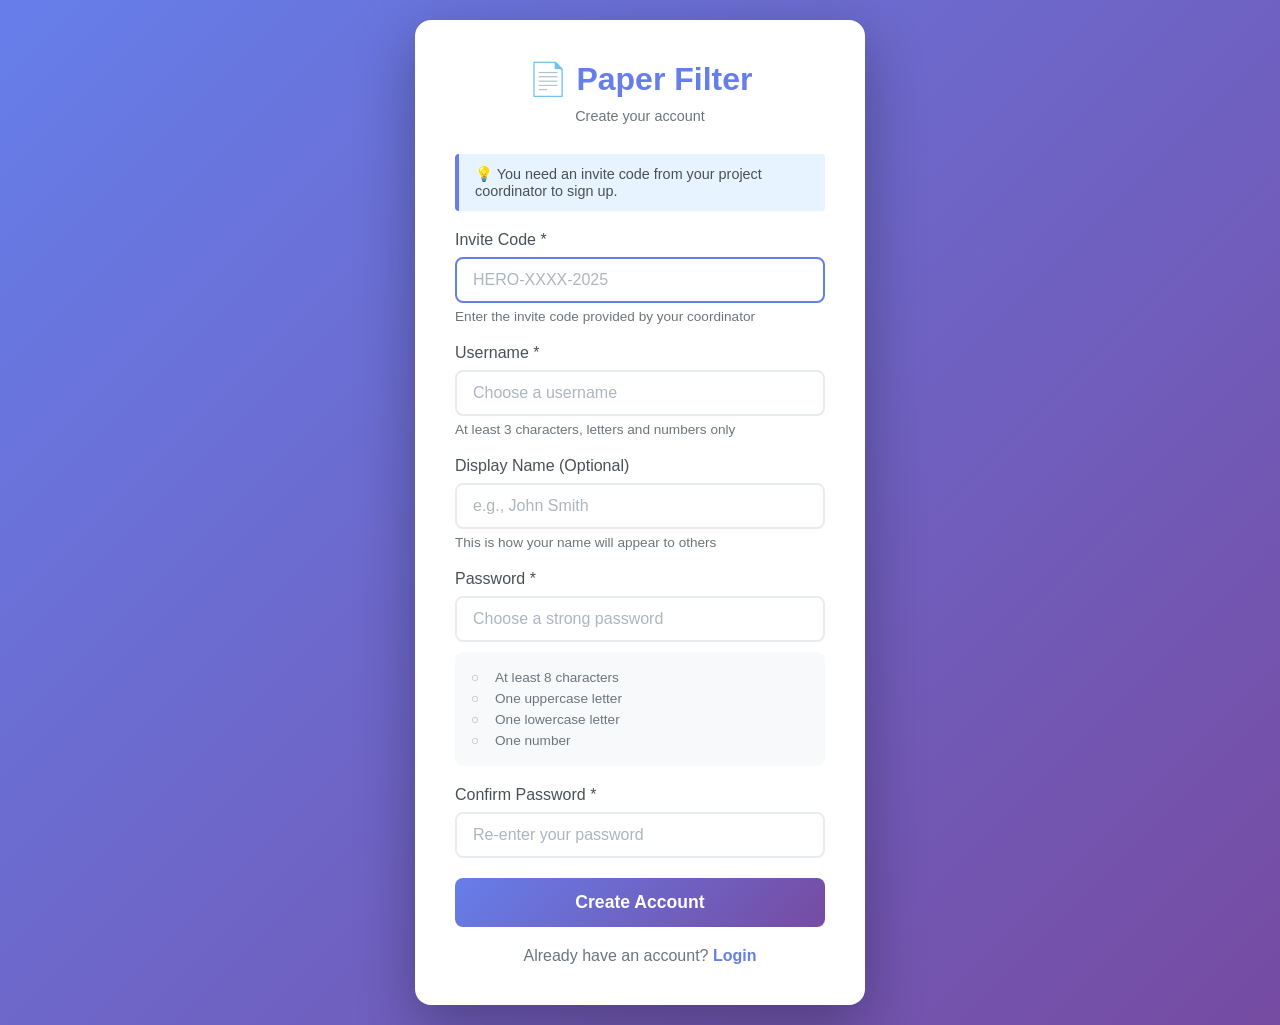
==== server/templates/signup.html @ 0062f100 "Html templated for the different webpages" ====
<!DOCTYPE html>
<html lang="en">
<head>
    <meta charset="UTF-8">
    <meta name="viewport" content="width=device-width, initial-scale=1.0">
    <title>Sign Up - Paper Filter</title>
    <style>
        * {
            margin: 0;
            padding: 0;
            box-sizing: border-box;
        }

        body {
            font-family: -apple-system, BlinkMacSystemFont, 'Segoe UI', Roboto, 'Helvetica Neue', Arial, sans-serif;
            background: linear-gradient(135deg, #667eea 0%, #764ba2 100%);
            min-height: 100vh;
            display: flex;
            align-items: center;
            justify-content: center;
            padding: 20px;
        }

        .signup-container {
            background: white;
            border-radius: 16px;
            box-shadow: 0 20px 60px rgba(0,0,0,0.3);
            width: 100%;
            max-width: 450px;
            padding: 40px;
        }

        .logo {
            text-align: center;
            margin-bottom: 30px;
        }

        .logo h1 {
            color: #667eea;
            font-size: 2em;
            margin-bottom: 10px;
        }

        .logo p {
            color: #6c757d;
            font-size: 0.9em;
        }

        .form-group {
            margin-bottom: 20px;
        }

        .form-group label {
            display: block;
            margin-bottom: 8px;
            color: #495057;
            font-weight: 500;
        }

        .form-group input {
            width: 100%;
            padding: 12px 16px;
            border: 2px solid #e9ecef;
            border-radius: 8px;
            font-size: 1em;
            transition: border-color 0.3s;
        }

        .form-group input:focus {
            outline: none;
            border-color: #667eea;
        }

        .form-group input::placeholder {
            color: #adb5bd;
        }

        .form-group small {
            display: block;
            margin-top: 6px;
            color: #6c757d;
            font-size: 0.85em;
        }

        .form-group .hint {
            color: #28a745;
            display: none;
        }

        .form-group .error {
            color: #dc3545;
            display: none;
        }

        .password-requirements {
            background: #f8f9fa;
            border-radius: 8px;
            padding: 12px 16px;
            margin-top: 10px;
            font-size: 0.85em;
        }

        .password-requirements ul {
            list-style: none;
            padding-left: 0;
        }

        .password-requirements li {
            color: #6c757d;
            margin: 6px 0;
            padding-left: 24px;
            position: relative;
        }

        .password-requirements li::before {
            content: "○";
            position: absolute;
            left: 0;
            color: #adb5bd;
        }

        .password-requirements li.valid::before {
            content: "✓";
            color: #28a745;
        }

        .btn {
            width: 100%;
            padding: 14px;
            background: linear-gradient(135deg, #667eea 0%, #764ba2 100%);
            color: white;
            border: none;
            border-radius: 8px;
            font-size: 1.1em;
            font-weight: 600;
            cursor: pointer;
            transition: transform 0.2s, box-shadow 0.2s;
        }

        .btn:hover {
            transform: translateY(-2px);
            box-shadow: 0 10px 30px rgba(102, 126, 234, 0.4);
        }

        .btn:active {
            transform: translateY(0);
        }

        .btn:disabled {
            background: #adb5bd;
            cursor: not-allowed;
            transform: none;
        }

        .message {
            padding: 12px 16px;
            border-radius: 8px;
            margin-bottom: 20px;
            display: none;
        }

        .message.error {
            background: #f8d7da;
            color: #721c24;
            border: 1px solid #f5c6cb;
        }

        .message.success {
            background: #d4edda;
            color: #155724;
            border: 1px solid #c3e6cb;
        }

        .login-link {
            text-align: center;
            margin-top: 20px;
            color: #6c757d;
        }

        .login-link a {
            color: #667eea;
            text-decoration: none;
            font-weight: 600;
        }

        .login-link a:hover {
            text-decoration: underline;
        }

        .invite-info {
            background: #e7f3ff;
            border-left: 4px solid #667eea;
            padding: 12px 16px;
            margin-bottom: 20px;
            border-radius: 4px;
            font-size: 0.9em;
            color: #495057;
        }
    </style>
</head>
<body>
    <div class="signup-container">
        <div class="logo">
            <h1>📄 Paper Filter</h1>
            <p>Create your account</p>
        </div>

        <div class="invite-info">
            💡 You need an invite code from your project coordinator to sign up.
        </div>

        <div id="message" class="message"></div>

        <form id="signup-form">
            <div class="form-group">
                <label for="invite_code">Invite Code *</label>
                <input
                    type="text"
                    id="invite_code"
                    name="invite_code"
                    placeholder="HERO-XXXX-2025"
                    required
                    autocomplete="off"
                >
                <small>Enter the invite code provided by your coordinator</small>
            </div>

            <div class="form-group">
                <label for="username">Username *</label>
                <input
                    type="text"
                    id="username"
                    name="username"
                    placeholder="Choose a username"
                    required
                    autocomplete="username"
                    pattern="[a-zA-Z0-9]{3,}"
                >
                <small class="hint" id="username-hint">✓ Username is available</small>
                <small class="error" id="username-error">✗ Username is taken or invalid</small>
                <small>At least 3 characters, letters and numbers only</small>
            </div>

            <div class="form-group">
                <label for="display_name">Display Name (Optional)</label>
                <input
                    type="text"
                    id="display_name"
                    name="display_name"
                    placeholder="e.g., John Smith"
                    autocomplete="name"
                >
                <small>This is how your name will appear to others</small>
            </div>

            <div class="form-group">
                <label for="password">Password *</label>
                <input
                    type="password"
                    id="password"
                    name="password"
                    placeholder="Choose a strong password"
                    required
                    autocomplete="new-password"
                >
                <div class="password-requirements">
                    <ul>
                        <li id="req-length">At least 8 characters</li>
                        <li id="req-upper">One uppercase letter</li>
                        <li id="req-lower">One lowercase letter</li>
                        <li id="req-number">One number</li>
                    </ul>
                </div>
            </div>

            <div class="form-group">
                <label for="confirm_password">Confirm Password *</label>
                <input
                    type="password"
                    id="confirm_password"
                    name="confirm_password"
                    placeholder="Re-enter your password"
                    required
                    autocomplete="new-password"
                >
                <small class="hint" id="password-match-hint">✓ Passwords match</small>
                <small class="error" id="password-match-error">✗ Passwords don't match</small>
            </div>

            <button type="submit" class="btn" id="signup-btn">
                Create Account
            </button>
        </form>

        <div class="login-link">
            Already have an account? <a href="/login">Login</a>
        </div>
    </div>

    <script>
        const form = document.getElementById('signup-form');
        const messageDiv = document.getElementById('message');
        const signupBtn = document.getElementById('signup-btn');
        const usernameInput = document.getElementById('username');
        const passwordInput = document.getElementById('password');
        const confirmPasswordInput = document.getElementById('confirm_password');

        let usernameCheckTimeout;

        function showMessage(message, type) {
            messageDiv.textContent = message;
            messageDiv.className = `message ${type}`;
            messageDiv.style.display = 'block';
            messageDiv.scrollIntoView({ behavior: 'smooth', block: 'nearest' });
        }

        function hideMessage() {
            messageDiv.style.display = 'none';
        }

        // Real-time username availability check
        usernameInput.addEventListener('input', () => {
            clearTimeout(usernameCheckTimeout);

            const username = usernameInput.value.trim();
            const hint = document.getElementById('username-hint');
            const error = document.getElementById('username-error');

            hint.style.display = 'none';
            error.style.display = 'none';

            if (username.length < 3) return;

            usernameCheckTimeout = setTimeout(async () => {
                try {
                    const response = await fetch('/api/user/check-username', {
                        method: 'POST',
                        headers: { 'Content-Type': 'application/json' },
                        body: JSON.stringify({ username: username.toLowerCase() })
                    });

                    const data = await response.json();

                    if (data.available) {
                        hint.style.display = 'block';
                    } else {
                        error.style.display = 'block';
                        error.textContent = '✗ Username is already taken';
                    }
                } catch (err) {
                    console.error('Username check failed:', err);
                }
            }, 500);
        });

        // Real-time password validation
        passwordInput.addEventListener('input', () => {
            const password = passwordInput.value;

            document.getElementById('req-length').classList.toggle('valid', password.length >= 8);
            document.getElementById('req-upper').classList.toggle('valid', /[A-Z]/.test(password));
            document.getElementById('req-lower').classList.toggle('valid', /[a-z]/.test(password));
            document.getElementById('req-number').classList.toggle('valid', /[0-9]/.test(password));

            checkPasswordMatch();
        });

        // Real-time password match check
        confirmPasswordInput.addEventListener('input', checkPasswordMatch);

        function checkPasswordMatch() {
            const password = passwordInput.value;
            const confirm = confirmPasswordInput.value;
            const hint = document.getElementById('password-match-hint');
            const error = document.getElementById('password-match-error');

            hint.style.display = 'none';
            error.style.display = 'none';

            if (confirm.length === 0) return;

            if (password === confirm) {
                hint.style.display = 'block';
            } else {
                error.style.display = 'block';
            }
        }

        // Form submission
        form.addEventListener('submit', async (e) => {
            e.preventDefault();
            hideMessage();

            const inviteCode = document.getElementById('invite_code').value.trim();
            const username = document.getElementById('username').value.trim();
            const displayName = document.getElementById('display_name').value.trim();
            const password = document.getElementById('password').value;
            const confirmPassword = document.getElementById('confirm_password').value;

            if (password !== confirmPassword) {
                showMessage('Passwords do not match', 'error');
                return;
            }

            signupBtn.disabled = true;
            signupBtn.textContent = 'Creating account...';

            try {
                const response = await fetch('/signup', {
                    method: 'POST',
                    headers: {
                        'Content-Type': 'application/json'
                    },
                    body: JSON.stringify({
                        invite_code: inviteCode,
                        username: username.toLowerCase(),
                        display_name: displayName,
                        password: password
                    })
                });

                const data = await response.json();

                if (response.ok) {
                    showMessage(data.message, 'success');
                    setTimeout(() => {
                        window.location.href = '/login';
                    }, 1500);
                } else {
                    showMessage(data.error, 'error');
                    signupBtn.disabled = false;
                    signupBtn.textContent = 'Create Account';
                }
            } catch (error) {
                showMessage('Network error. Please try again.', 'error');
                signupBtn.disabled = false;
                signupBtn.textContent = 'Create Account';
            }
        });

        document.getElementById('invite_code').focus();
    </script>
</body>
</html>
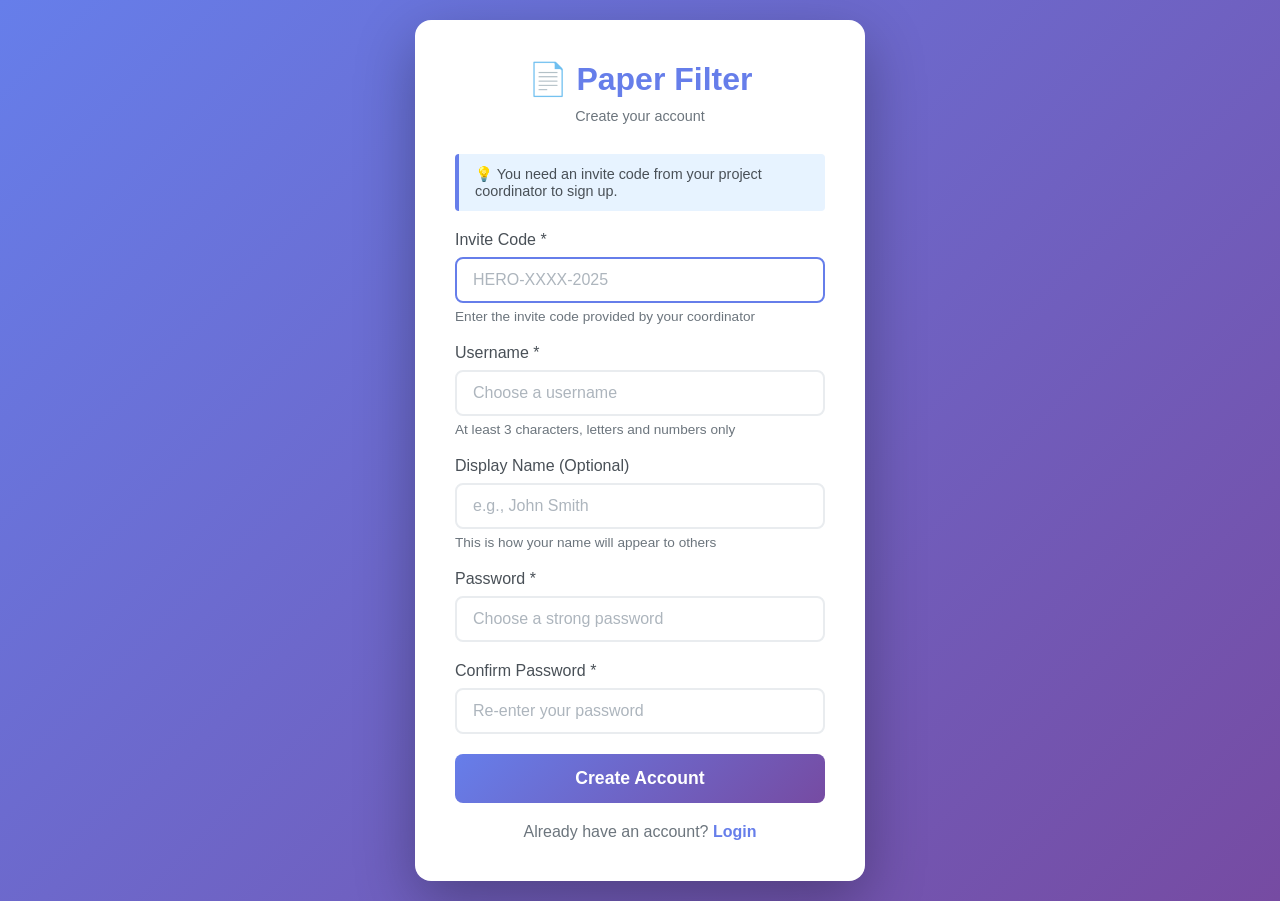
==== commit 659822c2: "Updated app v2, with 2 reviewers, 1 moderator, 1 systems and a supervisor account, and the relevant " ====
--- a/server/templates/signup.html
+++ b/server/templates/signup.html
@@ -263,14 +263,6 @@
                     required
                     autocomplete="new-password"
                 >
-                <div class="password-requirements">
-                    <ul>
-                        <li id="req-length">At least 8 characters</li>
-                        <li id="req-upper">One uppercase letter</li>
-                        <li id="req-lower">One lowercase letter</li>
-                        <li id="req-number">One number</li>
-                    </ul>
-                </div>
             </div>
 
             <div class="form-group">
